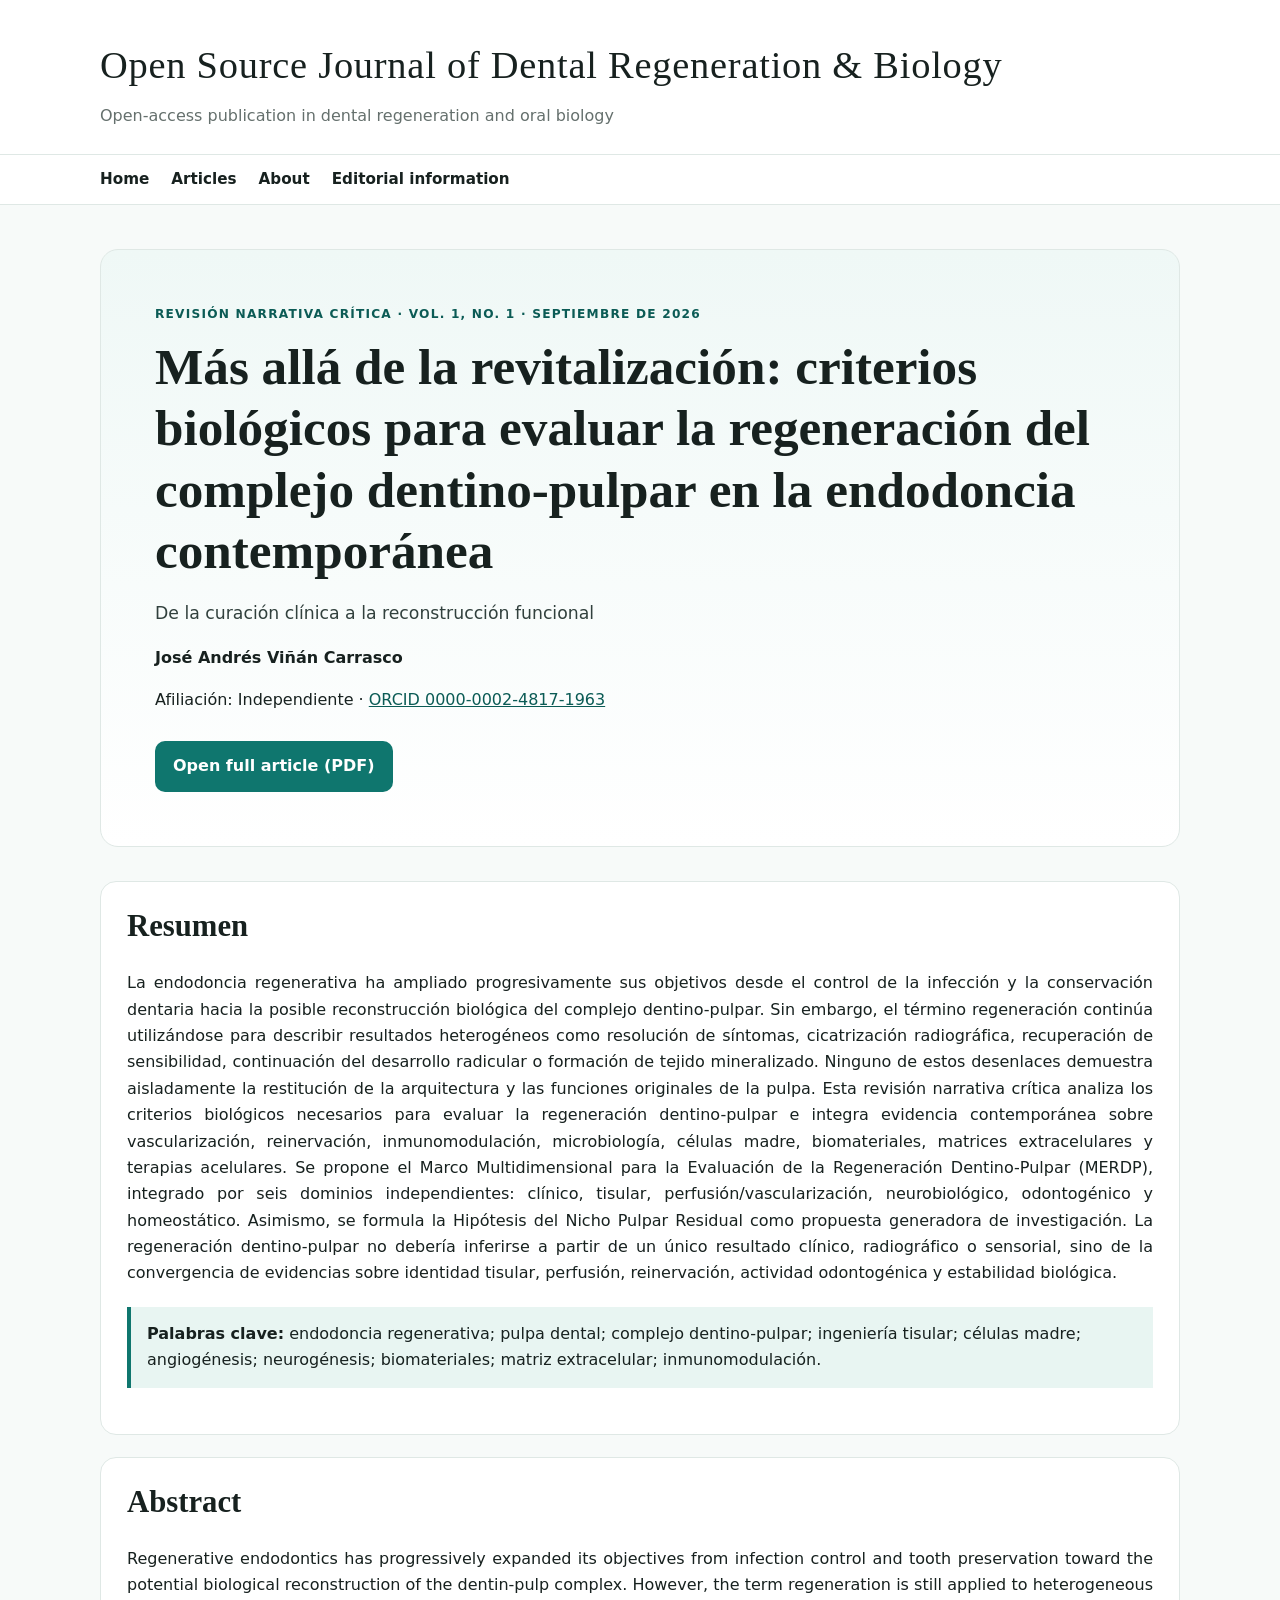
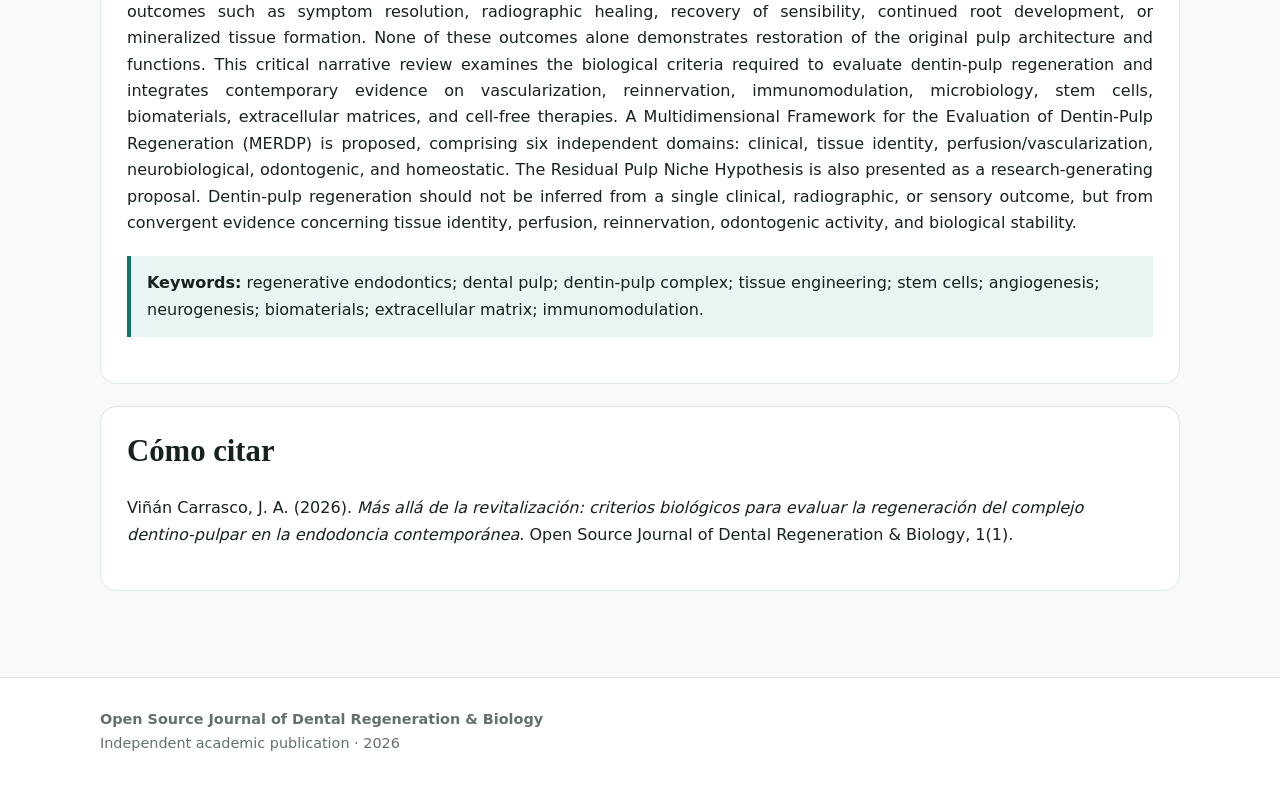
==== articles/2026/001/index.html @ 165d7153 "Initial publication structure for Open Source Journal of Dental Regeneration & Biology" ====
<!doctype html>
<html lang="es">
<head>
  <meta charset="utf-8">
  <meta name="viewport" content="width=device-width, initial-scale=1">
  <title>Más allá de la revitalización: criterios biológicos para evaluar la regeneración del complejo dentino-pulpar en la endodoncia contemporánea | Open Source Journal of Dental Regeneration & Biology</title>
  <meta name="description" content="La endodoncia regenerativa ha ampliado progresivamente sus objetivos desde el control de la infección y la conservación dentaria hacia la posible reconstrucción biológica del complejo dentino-pulpar. Sin embargo, el término regeneración continúa utilizándose para describir result">
  <meta name="robots" content="noindex, follow">
  <meta name="googlebot" content="noindex, follow">
  <link rel="canonical" href="__SITE_URL__/articles/2026/001/">
  <link rel="icon" href="/favicon.svg" type="image/svg+xml">
  <link rel="stylesheet" href="/assets/css/styles.css">
  <meta name="author" content="José Andrés Viñán Carrasco">
  <meta name="citation_title" content="Más allá de la revitalización: criterios biológicos para evaluar la regeneración del complejo dentino-pulpar en la endodoncia contemporánea">
  <meta name="citation_author" content="José Andrés Viñán Carrasco">
  <meta name="citation_publication_date" content="2026/09">
  <meta name="citation_journal_title" content="Open Source Journal of Dental Regeneration & Biology">
  <meta name="citation_volume" content="1">
  <meta name="citation_issue" content="1">
  <meta name="citation_pdf_url" content="__SITE_URL__/articles/2026/001/mas-alla-de-la-revitalizacion.pdf">
  <meta name="citation_language" content="es">
  <link rel="alternate" type="application/pdf" href="__SITE_URL__/articles/2026/001/mas-alla-de-la-revitalizacion.pdf">
  <script type="application/ld+json">
{
  "@context": "https://schema.org",
  "@type": "ScholarlyArticle",
  "headline": "Más allá de la revitalización: criterios biológicos para evaluar la regeneración del complejo dentino-pulpar en la endodoncia contemporánea",
  "alternativeHeadline": "De la curación clínica a la reconstrucción funcional",
  "author": {
    "@type": "Person",
    "name": "José Andrés Viñán Carrasco",
    "sameAs": "https://orcid.org/0000-0002-4817-1963",
    "identifier": "0000-0002-4817-1963"
  },
  "datePublished": "2026-09",
  "inLanguage": "es",
  "isPartOf": {
    "@type": "PublicationIssue",
    "issueNumber": "1",
    "isPartOf": {
      "@type": "PublicationVolume",
      "volumeNumber": "1",
      "isPartOf": {
        "@type": "Periodical",
        "name": "Open Source Journal of Dental Regeneration & Biology"
      }
    }
  },
  "abstract": "La endodoncia regenerativa ha ampliado progresivamente sus objetivos desde el control de la infección y la conservación dentaria hacia la posible reconstrucción biológica del complejo dentino-pulpar. Sin embargo, el término regeneración continúa utilizándose para describir resultados heterogéneos como resolución de síntomas, cicatrización radiográfica, recuperación de sensibilidad, continuación del desarrollo radicular o formación de tejido mineralizado. Ninguno de estos desenlaces demuestra aisladamente la restitución de la arquitectura y las funciones originales de la pulpa. Esta revisión narrativa crítica analiza los criterios biológicos necesarios para evaluar la regeneración dentino-pulpar e integra evidencia contemporánea sobre vascularización, reinervación, inmunomodulación, microbiología, células madre, biomateriales, matrices extracelulares y terapias acelulares. Se propone el Marco Multidimensional para la Evaluación de la Regeneración Dentino-Pulpar (MERDP), integrado por seis dominios independientes: clínico, tisular, perfusión/vascularización, neurobiológico, odontogénico y homeostático. Asimismo, se formula la Hipótesis del Nicho Pulpar Residual como propuesta generadora de investigación. La regeneración dentino-pulpar no debería inferirse a partir de un único resultado clínico, radiográfico o sensorial, sino de la convergencia de evidencias sobre identidad tisular, perfusión, reinervación, actividad odontogénica y estabilidad biológica.",
  "keywords": "endodoncia regenerativa; pulpa dental; complejo dentino-pulpar; ingeniería tisular; células madre; angiogénesis; neurogénesis; biomateriales; matriz extracelular; inmunomodulación",
  "url": "__SITE_URL__/articles/2026/001/",
  "encoding": {
    "@type": "MediaObject",
    "contentUrl": "__SITE_URL__/articles/2026/001/mas-alla-de-la-revitalizacion.pdf",
    "encodingFormat": "application/pdf"
  }
}
  </script>
</head>
<body>

<a class="skip-link" href="#main">Skip to content</a>
<header class="site-header">
  <div class="wrap masthead">
    <p class="journal-name">Open Source Journal of Dental Regeneration & Biology</p>
    <p class="tagline">Open-access publication in dental regeneration and oral biology</p>
  </div>
  <nav aria-label="Primary navigation">
    <div class="wrap">
      <a href="/">Home</a>
      <a href="/articles.html">Articles</a>
      <a href="/about.html">About</a>
      <a href="/editorial.html">Editorial information</a>
    </div>
  </nav>
</header>

<main id="main">
  <div class="wrap">
    <article>
      <section class="hero">
        <p class="kicker">Revisión narrativa crítica · Vol. 1, No. 1 · Septiembre de 2026</p>
        <h1>Más allá de la revitalización: criterios biológicos para evaluar la regeneración del complejo dentino-pulpar en la endodoncia contemporánea</h1>
        <p class="lead">De la curación clínica a la reconstrucción funcional</p>
        <p class="author">José Andrés Viñán Carrasco</p>
        <p>Afiliación: Independiente · <a href="https://orcid.org/0000-0002-4817-1963" rel="author">ORCID 0000-0002-4817-1963</a></p>
        <a class="button" href="./mas-alla-de-la-revitalizacion.pdf" type="application/pdf">Open full article (PDF)</a>
      </section>
      <section class="card"><h2>Resumen</h2><p class="abstract">La endodoncia regenerativa ha ampliado progresivamente sus objetivos desde el control de la infección y la conservación dentaria hacia la posible reconstrucción biológica del complejo dentino-pulpar. Sin embargo, el término regeneración continúa utilizándose para describir resultados heterogéneos como resolución de síntomas, cicatrización radiográfica, recuperación de sensibilidad, continuación del desarrollo radicular o formación de tejido mineralizado. Ninguno de estos desenlaces demuestra aisladamente la restitución de la arquitectura y las funciones originales de la pulpa. Esta revisión narrativa crítica analiza los criterios biológicos necesarios para evaluar la regeneración dentino-pulpar e integra evidencia contemporánea sobre vascularización, reinervación, inmunomodulación, microbiología, células madre, biomateriales, matrices extracelulares y terapias acelulares. Se propone el Marco Multidimensional para la Evaluación de la Regeneración Dentino-Pulpar (MERDP), integrado por seis dominios independientes: clínico, tisular, perfusión/vascularización, neurobiológico, odontogénico y homeostático. Asimismo, se formula la Hipótesis del Nicho Pulpar Residual como propuesta generadora de investigación. La regeneración dentino-pulpar no debería inferirse a partir de un único resultado clínico, radiográfico o sensorial, sino de la convergencia de evidencias sobre identidad tisular, perfusión, reinervación, actividad odontogénica y estabilidad biológica.</p><div class="keywords"><strong>Palabras clave:</strong> endodoncia regenerativa; pulpa dental; complejo dentino-pulpar; ingeniería tisular; células madre; angiogénesis; neurogénesis; biomateriales; matriz extracelular; inmunomodulación.</div></section>
      <section class="card"><h2>Abstract</h2><p class="abstract">Regenerative endodontics has progressively expanded its objectives from infection control and tooth preservation toward the potential biological reconstruction of the dentin-pulp complex. However, the term regeneration is still applied to heterogeneous outcomes such as symptom resolution, radiographic healing, recovery of sensibility, continued root development, or mineralized tissue formation. None of these outcomes alone demonstrates restoration of the original pulp architecture and functions. This critical narrative review examines the biological criteria required to evaluate dentin-pulp regeneration and integrates contemporary evidence on vascularization, reinnervation, immunomodulation, microbiology, stem cells, biomaterials, extracellular matrices, and cell-free therapies. A Multidimensional Framework for the Evaluation of Dentin-Pulp Regeneration (MERDP) is proposed, comprising six independent domains: clinical, tissue identity, perfusion/vascularization, neurobiological, odontogenic, and homeostatic. The Residual Pulp Niche Hypothesis is also presented as a research-generating proposal. Dentin-pulp regeneration should not be inferred from a single clinical, radiographic, or sensory outcome, but from convergent evidence concerning tissue identity, perfusion, reinnervation, odontogenic activity, and biological stability.</p><div class="keywords"><strong>Keywords:</strong> regenerative endodontics; dental pulp; dentin-pulp complex; tissue engineering; stem cells; angiogenesis; neurogenesis; biomaterials; extracellular matrix; immunomodulation.</div></section>
      <section class="card"><h2>Cómo citar</h2><p>Viñán Carrasco, J. A. (2026). <em>Más allá de la revitalización: criterios biológicos para evaluar la regeneración del complejo dentino-pulpar en la endodoncia contemporánea</em>. Open Source Journal of Dental Regeneration & Biology, 1(1).</p></section>
    </article>
  </div>
</main>

<footer>
  <div class="wrap">
    <strong>Open Source Journal of Dental Regeneration & Biology</strong><br>
    Independent academic publication · 2026
  </div>
</footer>

</body>
</html>
---- assets/css/styles.css ----
:root {
  --bg: #f7faf9;
  --paper: #ffffff;
  --ink: #17211f;
  --muted: #65706d;
  --line: #dfe8e5;
  --accent: #0f766e;
  --accent-dark: #0b5b55;
  --soft: #e8f5f2;
  --max: 1080px;
}
* { box-sizing: border-box; }
html { scroll-behavior: smooth; }
body {
  margin: 0;
  font-family: Inter, ui-sans-serif, system-ui, -apple-system, BlinkMacSystemFont, "Segoe UI", sans-serif;
  background: var(--bg);
  color: var(--ink);
  line-height: 1.65;
}
a { color: var(--accent-dark); }
.site-header {
  background: var(--paper);
  border-bottom: 1px solid var(--line);
}
.wrap { width: min(var(--max), calc(100% - 40px)); margin: 0 auto; }
.masthead { padding: 34px 0 24px; }
.journal-name {
  margin: 0;
  font-family: Georgia, "Times New Roman", serif;
  font-size: clamp(1.65rem, 3vw, 2.5rem);
  letter-spacing: .02em;
}
.tagline { margin: 6px 0 0; color: var(--muted); }
nav {
  border-top: 1px solid var(--line);
}
nav .wrap {
  display: flex;
  flex-wrap: wrap;
  gap: 22px;
  padding: 12px 0;
}
nav a { text-decoration: none; font-weight: 600; font-size: .95rem; color: var(--ink); }
main { padding: 44px 0 64px; }
.hero {
  background: linear-gradient(180deg, #eff8f6 0%, #ffffff 100%);
  border: 1px solid var(--line);
  border-radius: 18px;
  padding: clamp(28px, 5vw, 54px);
  margin-bottom: 34px;
}
.kicker {
  margin: 0 0 12px;
  color: var(--accent-dark);
  text-transform: uppercase;
  letter-spacing: .1em;
  font-size: .76rem;
  font-weight: 800;
}
h1, h2, h3 { font-family: Georgia, "Times New Roman", serif; line-height: 1.2; }
h1 { font-size: clamp(2rem, 4vw, 3.35rem); margin: 0 0 16px; }
h2 { font-size: clamp(1.45rem, 2.4vw, 2rem); margin-top: 0; }
.lead { font-size: 1.08rem; color: #31403d; max-width: 790px; }
.button {
  display: inline-block;
  background: var(--accent);
  color: white;
  text-decoration: none;
  font-weight: 700;
  padding: 12px 18px;
  border-radius: 10px;
  margin-top: 12px;
}
.button:hover { background: var(--accent-dark); }
.button.secondary {
  background: transparent;
  color: var(--accent-dark);
  border: 1px solid var(--accent);
  margin-left: 8px;
}
.card {
  background: var(--paper);
  border: 1px solid var(--line);
  border-radius: 16px;
  padding: 26px;
  margin-bottom: 22px;
}
.meta {
  display: flex;
  flex-wrap: wrap;
  gap: 10px 20px;
  color: var(--muted);
  font-size: .94rem;
}
.article-title { margin: 8px 0 12px; }
.article-title a { color: var(--ink); text-decoration: none; }
.article-title a:hover { color: var(--accent-dark); }
.author { font-weight: 700; }
.abstract { text-align: justify; }
.keywords {
  background: var(--soft);
  border-left: 4px solid var(--accent);
  padding: 14px 16px;
  margin: 20px 0;
}
.notice {
  font-size: .92rem;
  color: var(--muted);
  border-top: 1px solid var(--line);
  margin-top: 28px;
  padding-top: 18px;
}
footer {
  border-top: 1px solid var(--line);
  background: var(--paper);
  color: var(--muted);
  padding: 30px 0;
  font-size: .9rem;
}
dl.meta-list {
  display: grid;
  grid-template-columns: 180px 1fr;
  gap: 10px 18px;
}
dt { font-weight: 700; }
dd { margin: 0; }
@media (max-width: 650px) {
  .wrap { width: min(100% - 24px, var(--max)); }
  dl.meta-list { grid-template-columns: 1fr; gap: 2px; }
  dd { margin-bottom: 12px; }
  .button.secondary { margin-left: 0; display: inline-block; }
}

a:focus-visible, .button:focus-visible {
  outline: 3px solid #99d5cd;
  outline-offset: 3px;
}
.skip-link {
  position: absolute;
  left: -9999px;
  top: 0;
}
.skip-link:focus {
  left: 12px;
  top: 12px;
  z-index: 999;
  background: #fff;
  padding: 10px 14px;
  border: 2px solid var(--accent);
}
@media print {
  nav, .button, footer { display: none !important; }
  body { background: #fff; }
  .card, .hero { border: 0; box-shadow: none; padding-left: 0; padding-right: 0; }
}
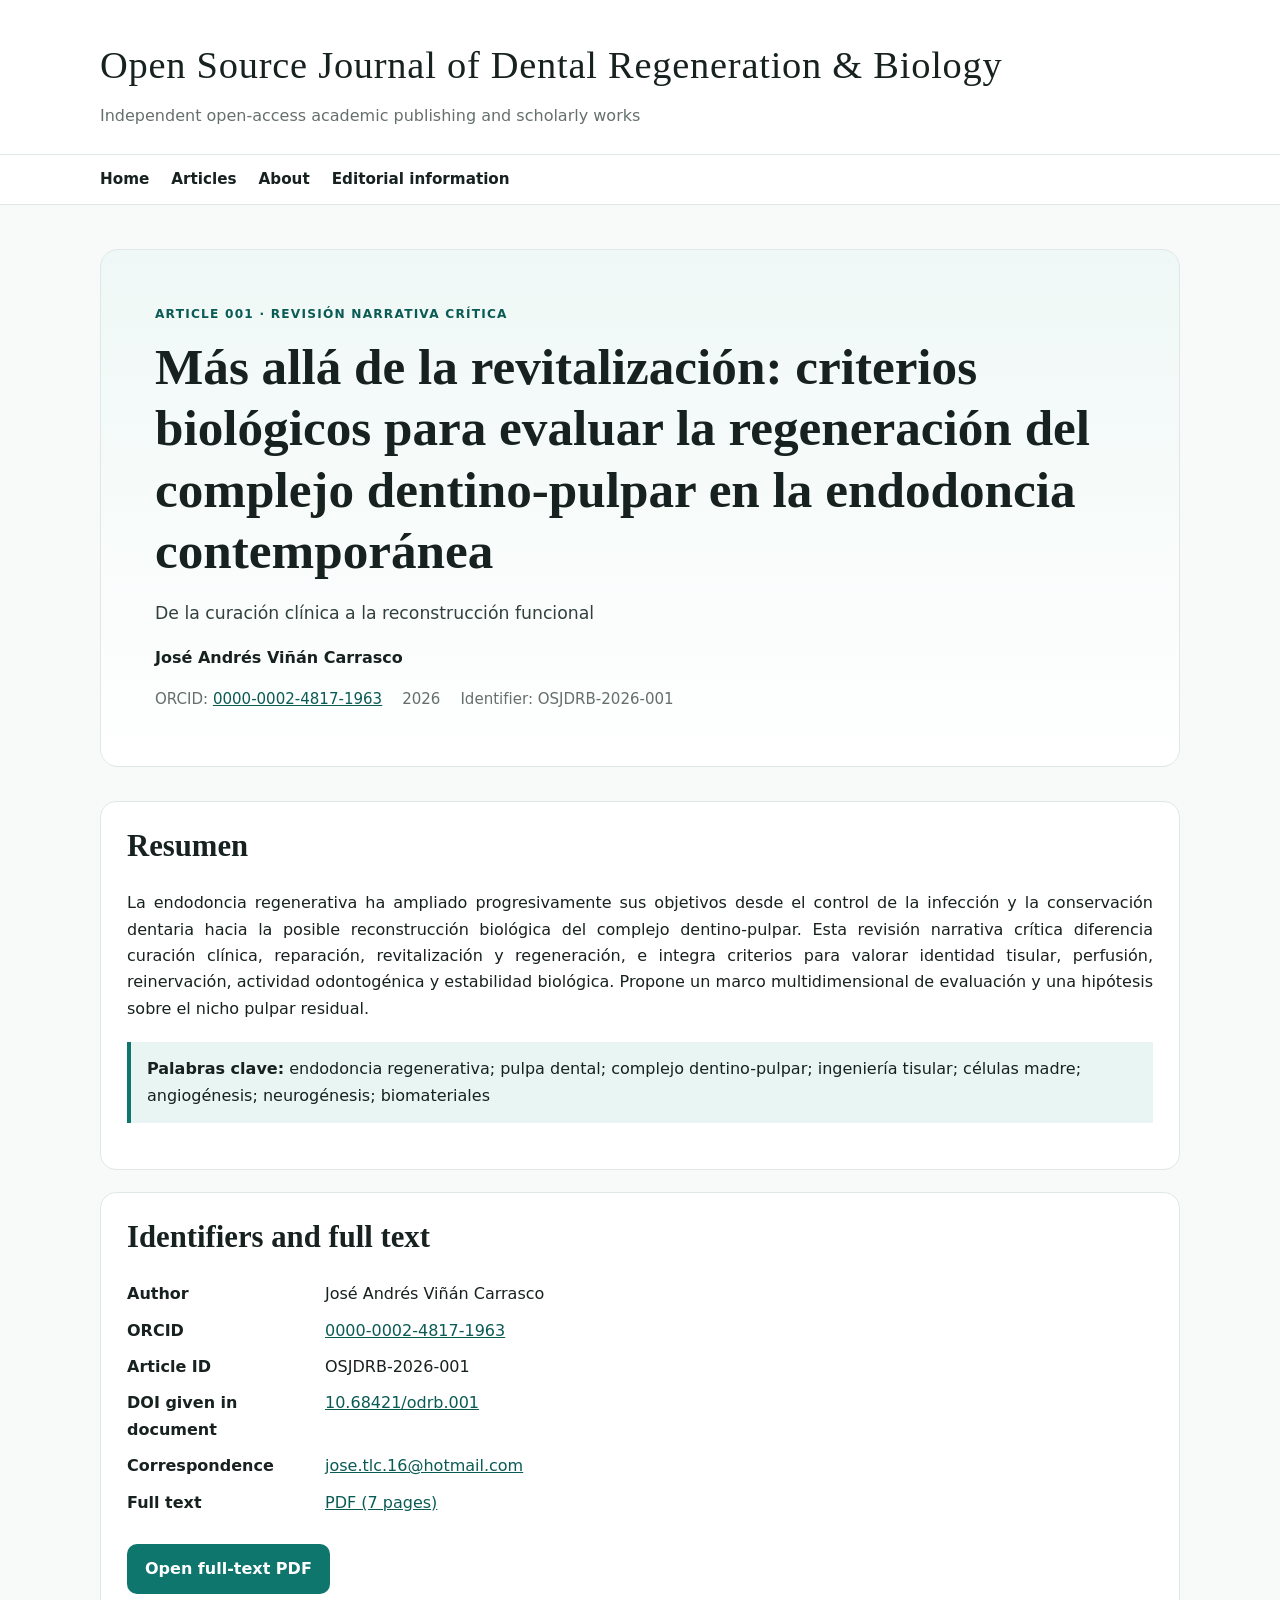
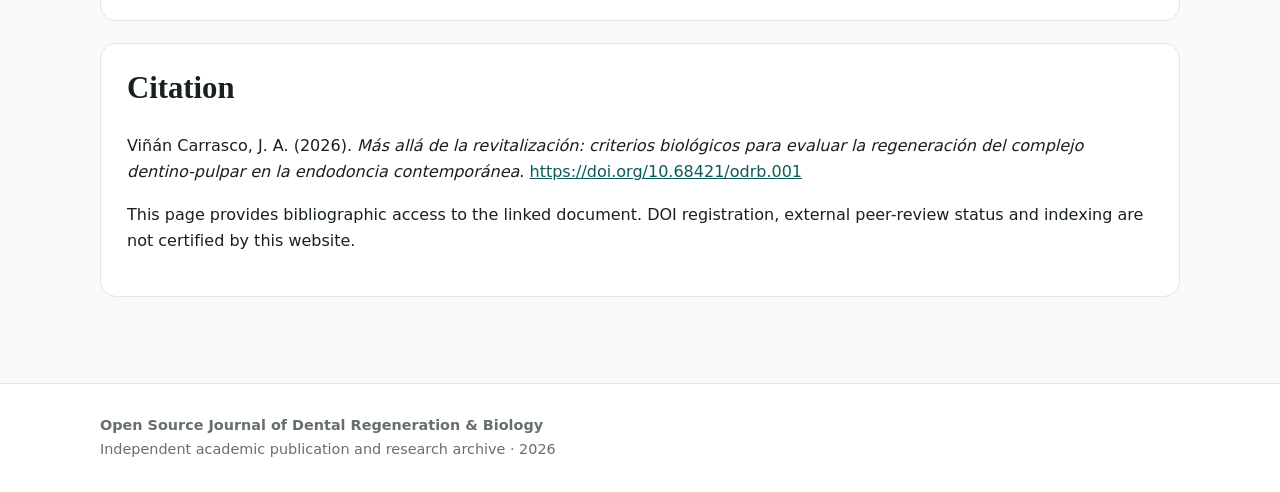
==== commit bdaa4435: "Add four scientific articles with DOI metadata and SEO configuration" ====
--- a/articles/2026/001/index.html
+++ b/articles/2026/001/index.html
@@ -1,104 +1,43 @@
-<!doctype html>
-<html lang="es">
-<head>
-  <meta charset="utf-8">
-  <meta name="viewport" content="width=device-width, initial-scale=1">
-  <title>Más allá de la revitalización: criterios biológicos para evaluar la regeneración del complejo dentino-pulpar en la endodoncia contemporánea | Open Source Journal of Dental Regeneration & Biology</title>
-  <meta name="description" content="La endodoncia regenerativa ha ampliado progresivamente sus objetivos desde el control de la infección y la conservación dentaria hacia la posible reconstrucción biológica del complejo dentino-pulpar. Sin embargo, el término regeneración continúa utilizándose para describir result">
-  <meta name="robots" content="noindex, follow">
-  <meta name="googlebot" content="noindex, follow">
-  <link rel="canonical" href="__SITE_URL__/articles/2026/001/">
-  <link rel="icon" href="/favicon.svg" type="image/svg+xml">
-  <link rel="stylesheet" href="/assets/css/styles.css">
-  <meta name="author" content="José Andrés Viñán Carrasco">
-  <meta name="citation_title" content="Más allá de la revitalización: criterios biológicos para evaluar la regeneración del complejo dentino-pulpar en la endodoncia contemporánea">
-  <meta name="citation_author" content="José Andrés Viñán Carrasco">
-  <meta name="citation_publication_date" content="2026/09">
-  <meta name="citation_journal_title" content="Open Source Journal of Dental Regeneration & Biology">
-  <meta name="citation_volume" content="1">
-  <meta name="citation_issue" content="1">
-  <meta name="citation_pdf_url" content="__SITE_URL__/articles/2026/001/mas-alla-de-la-revitalizacion.pdf">
-  <meta name="citation_language" content="es">
-  <link rel="alternate" type="application/pdf" href="__SITE_URL__/articles/2026/001/mas-alla-de-la-revitalizacion.pdf">
-  <script type="application/ld+json">
-{
-  "@context": "https://schema.org",
-  "@type": "ScholarlyArticle",
-  "headline": "Más allá de la revitalización: criterios biológicos para evaluar la regeneración del complejo dentino-pulpar en la endodoncia contemporánea",
-  "alternativeHeadline": "De la curación clínica a la reconstrucción funcional",
-  "author": {
-    "@type": "Person",
-    "name": "José Andrés Viñán Carrasco",
-    "sameAs": "https://orcid.org/0000-0002-4817-1963",
-    "identifier": "0000-0002-4817-1963"
-  },
-  "datePublished": "2026-09",
-  "inLanguage": "es",
-  "isPartOf": {
-    "@type": "PublicationIssue",
-    "issueNumber": "1",
-    "isPartOf": {
-      "@type": "PublicationVolume",
-      "volumeNumber": "1",
-      "isPartOf": {
-        "@type": "Periodical",
-        "name": "Open Source Journal of Dental Regeneration & Biology"
-      }
-    }
-  },
-  "abstract": "La endodoncia regenerativa ha ampliado progresivamente sus objetivos desde el control de la infección y la conservación dentaria hacia la posible reconstrucción biológica del complejo dentino-pulpar. Sin embargo, el término regeneración continúa utilizándose para describir resultados heterogéneos como resolución de síntomas, cicatrización radiográfica, recuperación de sensibilidad, continuación del desarrollo radicular o formación de tejido mineralizado. Ninguno de estos desenlaces demuestra aisladamente la restitución de la arquitectura y las funciones originales de la pulpa. Esta revisión narrativa crítica analiza los criterios biológicos necesarios para evaluar la regeneración dentino-pulpar e integra evidencia contemporánea sobre vascularización, reinervación, inmunomodulación, microbiología, células madre, biomateriales, matrices extracelulares y terapias acelulares. Se propone el Marco Multidimensional para la Evaluación de la Regeneración Dentino-Pulpar (MERDP), integrado por seis dominios independientes: clínico, tisular, perfusión/vascularización, neurobiológico, odontogénico y homeostático. Asimismo, se formula la Hipótesis del Nicho Pulpar Residual como propuesta generadora de investigación. La regeneración dentino-pulpar no debería inferirse a partir de un único resultado clínico, radiográfico o sensorial, sino de la convergencia de evidencias sobre identidad tisular, perfusión, reinervación, actividad odontogénica y estabilidad biológica.",
-  "keywords": "endodoncia regenerativa; pulpa dental; complejo dentino-pulpar; ingeniería tisular; células madre; angiogénesis; neurogénesis; biomateriales; matriz extracelular; inmunomodulación",
-  "url": "__SITE_URL__/articles/2026/001/",
-  "encoding": {
-    "@type": "MediaObject",
-    "contentUrl": "__SITE_URL__/articles/2026/001/mas-alla-de-la-revitalizacion.pdf",
-    "encodingFormat": "application/pdf"
-  }
-}
-  </script>
-</head>
-<body>
-
-<a class="skip-link" href="#main">Skip to content</a>
-<header class="site-header">
-  <div class="wrap masthead">
-    <p class="journal-name">Open Source Journal of Dental Regeneration & Biology</p>
-    <p class="tagline">Open-access publication in dental regeneration and oral biology</p>
-  </div>
-  <nav aria-label="Primary navigation">
-    <div class="wrap">
-      <a href="/">Home</a>
-      <a href="/articles.html">Articles</a>
-      <a href="/about.html">About</a>
-      <a href="/editorial.html">Editorial information</a>
-    </div>
-  </nav>
-</header>
-
-<main id="main">
-  <div class="wrap">
-    <article>
-      <section class="hero">
-        <p class="kicker">Revisión narrativa crítica · Vol. 1, No. 1 · Septiembre de 2026</p>
-        <h1>Más allá de la revitalización: criterios biológicos para evaluar la regeneración del complejo dentino-pulpar en la endodoncia contemporánea</h1>
-        <p class="lead">De la curación clínica a la reconstrucción funcional</p>
-        <p class="author">José Andrés Viñán Carrasco</p>
-        <p>Afiliación: Independiente · <a href="https://orcid.org/0000-0002-4817-1963" rel="author">ORCID 0000-0002-4817-1963</a></p>
-        <a class="button" href="./mas-alla-de-la-revitalizacion.pdf" type="application/pdf">Open full article (PDF)</a>
-      </section>
-      <section class="card"><h2>Resumen</h2><p class="abstract">La endodoncia regenerativa ha ampliado progresivamente sus objetivos desde el control de la infección y la conservación dentaria hacia la posible reconstrucción biológica del complejo dentino-pulpar. Sin embargo, el término regeneración continúa utilizándose para describir resultados heterogéneos como resolución de síntomas, cicatrización radiográfica, recuperación de sensibilidad, continuación del desarrollo radicular o formación de tejido mineralizado. Ninguno de estos desenlaces demuestra aisladamente la restitución de la arquitectura y las funciones originales de la pulpa. Esta revisión narrativa crítica analiza los criterios biológicos necesarios para evaluar la regeneración dentino-pulpar e integra evidencia contemporánea sobre vascularización, reinervación, inmunomodulación, microbiología, células madre, biomateriales, matrices extracelulares y terapias acelulares. Se propone el Marco Multidimensional para la Evaluación de la Regeneración Dentino-Pulpar (MERDP), integrado por seis dominios independientes: clínico, tisular, perfusión/vascularización, neurobiológico, odontogénico y homeostático. Asimismo, se formula la Hipótesis del Nicho Pulpar Residual como propuesta generadora de investigación. La regeneración dentino-pulpar no debería inferirse a partir de un único resultado clínico, radiográfico o sensorial, sino de la convergencia de evidencias sobre identidad tisular, perfusión, reinervación, actividad odontogénica y estabilidad biológica.</p><div class="keywords"><strong>Palabras clave:</strong> endodoncia regenerativa; pulpa dental; complejo dentino-pulpar; ingeniería tisular; células madre; angiogénesis; neurogénesis; biomateriales; matriz extracelular; inmunomodulación.</div></section>
-      <section class="card"><h2>Abstract</h2><p class="abstract">Regenerative endodontics has progressively expanded its objectives from infection control and tooth preservation toward the potential biological reconstruction of the dentin-pulp complex. However, the term regeneration is still applied to heterogeneous outcomes such as symptom resolution, radiographic healing, recovery of sensibility, continued root development, or mineralized tissue formation. None of these outcomes alone demonstrates restoration of the original pulp architecture and functions. This critical narrative review examines the biological criteria required to evaluate dentin-pulp regeneration and integrates contemporary evidence on vascularization, reinnervation, immunomodulation, microbiology, stem cells, biomaterials, extracellular matrices, and cell-free therapies. A Multidimensional Framework for the Evaluation of Dentin-Pulp Regeneration (MERDP) is proposed, comprising six independent domains: clinical, tissue identity, perfusion/vascularization, neurobiological, odontogenic, and homeostatic. The Residual Pulp Niche Hypothesis is also presented as a research-generating proposal. Dentin-pulp regeneration should not be inferred from a single clinical, radiographic, or sensory outcome, but from convergent evidence concerning tissue identity, perfusion, reinnervation, odontogenic activity, and biological stability.</p><div class="keywords"><strong>Keywords:</strong> regenerative endodontics; dental pulp; dentin-pulp complex; tissue engineering; stem cells; angiogenesis; neurogenesis; biomaterials; extracellular matrix; immunomodulation.</div></section>
-      <section class="card"><h2>Cómo citar</h2><p>Viñán Carrasco, J. A. (2026). <em>Más allá de la revitalización: criterios biológicos para evaluar la regeneración del complejo dentino-pulpar en la endodoncia contemporánea</em>. Open Source Journal of Dental Regeneration & Biology, 1(1).</p></section>
-    </article>
-  </div>
-</main>
-
-<footer>
-  <div class="wrap">
-    <strong>Open Source Journal of Dental Regeneration & Biology</strong><br>
-    Independent academic publication · 2026
-  </div>
-</footer>
-
-</body>
-</html>
+<!doctype html><html lang="es"><head><meta charset="utf-8"><meta name="viewport" content="width=device-width, initial-scale=1">
+<title>Más allá de la revitalización: criterios biológicos para evaluar la regeneración del complejo dentino-pulpar en la endodoncia contemporánea | Open Source Journal of Dental Regeneration &amp; Biology</title><meta name="description" content="La endodoncia regenerativa ha ampliado progresivamente sus objetivos desde el control de la infección y la conservación dentaria hacia la posible reconstrucción biológica del complejo dentino-pulpar. Esta revisión narrativa crítica diferencia curación clínica,">
+<meta name="robots" content="index, follow"><meta name="googlebot" content="index, follow">
+<link rel="canonical" href="https://open-source-journal-of-dental-regeneration-biology.carpulenet.com/"><link rel="icon" href="/favicon.svg" type="image/svg+xml"><link rel="stylesheet" href="/assets/css/styles.css">
+<meta name="author" content="José Andrés Viñán Carrasco">
+<meta name="citation_title" content="Más allá de la revitalización: criterios biológicos para evaluar la regeneración del complejo dentino-pulpar en la endodoncia contemporánea">
+<meta name="citation_author" content="José Andrés Viñán Carrasco">
+<meta name="citation_author_orcid" content="https://orcid.org/0000-0002-4817-1963">
+<meta name="citation_publication_date" content="2026/09">
+<meta name="citation_date" content="2026/09">
+<meta name="citation_doi" content="10.68421/odrb.001">
+<meta name="citation_pdf_url" content="https://open-source-journal-of-dental-regeneration-biology.carpulenet.com/article.pdf">
+<meta name="citation_language" content="es">
+<meta name="citation_abstract_html_url" content="https://open-source-journal-of-dental-regeneration-biology.carpulenet.com/">
+<meta name="DC.title" content="Más allá de la revitalización: criterios biológicos para evaluar la regeneración del complejo dentino-pulpar en la endodoncia contemporánea">
+<meta name="DC.creator" content="José Andrés Viñán Carrasco">
+<meta name="DC.identifier" content="https://doi.org/10.68421/odrb.001">
+<meta name="DC.language" content="es">
+<meta property="og:type" content="article"><meta property="og:title" content="Más allá de la revitalización: criterios biológicos para evaluar la regeneración del complejo dentino-pulpar en la endodoncia contemporánea">
+<meta property="og:url" content="https://open-source-journal-of-dental-regeneration-biology.carpulenet.com/"><meta property="og:description" content="La endodoncia regenerativa ha ampliado progresivamente sus objetivos desde el control de la infección y la conservación dentaria hacia la posible reconstrucción biológica del complejo dentino-pulpar. Esta revisión narrativa crítica diferencia curación clínica, reparación, revitalización y regeneración, e integra criterios para valorar identidad tisular, perfusión, reinervación, actividad odontogénica y estabilidad biológica. Propone un marco multidimensional de evaluación y una hipótesis sobre el nicho pulpar residual.">
+<link rel="alternate" type="application/pdf" href="https://open-source-journal-of-dental-regeneration-biology.carpulenet.com/article.pdf">
+<meta name="citation_journal_title" content="Open Source Journal of Dental Regeneration &amp; Biology">
+<meta name="citation_volume" content="1">
+<meta name="citation_issue" content="1">
+<script type="application/ld+json">{"@context": "https://schema.org", "@type": "ScholarlyArticle", "@id": "https://open-source-journal-of-dental-regeneration-biology.carpulenet.com/#article", "headline": "Más allá de la revitalización: criterios biológicos para evaluar la regeneración del complejo dentino-pulpar en la endodoncia contemporánea", "description": "La endodoncia regenerativa ha ampliado progresivamente sus objetivos desde el control de la infección y la conservación dentaria hacia la posible reconstrucción biológica del complejo dentino-pulpar. Esta revisión narrativa crítica diferencia curación clínica, reparación, revitalización y regeneración, e integra criterios para valorar identidad tisular, perfusión, reinervación, actividad odontogénica y estabilidad biológica. Propone un marco multidimensional de evaluación y una hipótesis sobre el nicho pulpar residual.", "inLanguage": "es", "identifier": [{"@type": "PropertyValue", "propertyID": "DOI", "value": "10.68421/odrb.001"}, {"@type": "PropertyValue", "propertyID": "CarpuleNet article ID", "value": "OSJDRB-2026-001"}], "author": {"@type": "Person", "name": "José Andrés Viñán Carrasco", "sameAs": "https://orcid.org/0000-0002-4817-1963"}, "datePublished": "2026-09", "mainEntityOfPage": {"@type": "WebPage", "@id": "https://open-source-journal-of-dental-regeneration-biology.carpulenet.com/"}, "url": "https://open-source-journal-of-dental-regeneration-biology.carpulenet.com/", "sameAs": "https://doi.org/10.68421/odrb.001", "encoding": {"@type": "MediaObject", "contentUrl": "https://open-source-journal-of-dental-regeneration-biology.carpulenet.com/article.pdf", "encodingFormat": "application/pdf"}, "keywords": ["endodoncia regenerativa", "pulpa dental", "complejo dentino-pulpar", "ingeniería tisular", "células madre", "angiogénesis", "neurogénesis", "biomateriales"], "isPartOf": {"@type": "Periodical", "name": "Open Source Journal of Dental Regeneration & Biology"}}</script>
+</head><body><a class="skip-link" href="#main">Skip to content</a>
+<header class="site-header"><div class="wrap masthead"><p class="journal-name">Open Source Journal of Dental Regeneration & Biology</p>
+<p class="tagline">Independent open-access academic publishing and scholarly works</p></div>
+<nav aria-label="Primary navigation"><div class="wrap"><a href="https://open-source-journal-dental-regenera.vercel.app/">Home</a><a href="https://open-source-journal-dental-regenera.vercel.app/articles.html">Articles</a><a href="https://open-source-journal-dental-regenera.vercel.app/about.html">About</a><a href="https://open-source-journal-dental-regenera.vercel.app/editorial.html">Editorial information</a></div></nav></header><main id="main"><div class="wrap"><article>
+<section class="hero"><p class="kicker">Article 001 · Revisión narrativa crítica</p>
+<h1>Más allá de la revitalización: criterios biológicos para evaluar la regeneración del complejo dentino-pulpar en la endodoncia contemporánea</h1><p class="lead">De la curación clínica a la reconstrucción funcional</p><p class="author">José Andrés Viñán Carrasco</p>
+<div class="meta"><span>ORCID: <a href="https://orcid.org/0000-0002-4817-1963">0000-0002-4817-1963</a></span><span>2026</span><span>Identifier: OSJDRB-2026-001</span></div></section>
+<section class="card"><h2>Resumen</h2><p class="abstract">La endodoncia regenerativa ha ampliado progresivamente sus objetivos desde el control de la infección y la conservación dentaria hacia la posible reconstrucción biológica del complejo dentino-pulpar. Esta revisión narrativa crítica diferencia curación clínica, reparación, revitalización y regeneración, e integra criterios para valorar identidad tisular, perfusión, reinervación, actividad odontogénica y estabilidad biológica. Propone un marco multidimensional de evaluación y una hipótesis sobre el nicho pulpar residual.</p>
+<div class="keywords"><strong>Palabras clave:</strong> endodoncia regenerativa; pulpa dental; complejo dentino-pulpar; ingeniería tisular; células madre; angiogénesis; neurogénesis; biomateriales</div></section>
+<section class="card"><h2>Identifiers and full text</h2><dl class="meta-list">
+<dt>Author</dt><dd>José Andrés Viñán Carrasco</dd><dt>ORCID</dt><dd><a href="https://orcid.org/0000-0002-4817-1963">0000-0002-4817-1963</a></dd>
+<dt>Article ID</dt><dd>OSJDRB-2026-001</dd><dt>DOI given in document</dt><dd><a href="https://doi.org/10.68421/odrb.001">10.68421/odrb.001</a></dd>
+<dt>Correspondence</dt><dd><a href="mailto:jose.tlc.16@hotmail.com">jose.tlc.16@hotmail.com</a></dd><dt>Full text</dt><dd><a href="https://open-source-journal-of-dental-regeneration-biology.carpulenet.com/article.pdf" type="application/pdf">PDF (7 pages)</a></dd>
+</dl><a class="button" href="https://open-source-journal-of-dental-regeneration-biology.carpulenet.com/article.pdf" type="application/pdf">Open full-text PDF</a>
+</section>
+<section class="card"><h2>Citation</h2><p>Viñán Carrasco, J. A. (2026). <em>Más allá de la revitalización: criterios biológicos para evaluar la regeneración del complejo dentino-pulpar en la endodoncia contemporánea</em>. <a href="https://doi.org/10.68421/odrb.001">https://doi.org/10.68421/odrb.001</a></p>
+<p>This page provides bibliographic access to the linked document. DOI registration, external peer-review status and indexing are not certified by this website.</p></section>
+</article></div></main><footer><div class="wrap"><strong>Open Source Journal of Dental Regeneration & Biology</strong><br>Independent academic publication and research archive · 2026</div></footer></body></html>
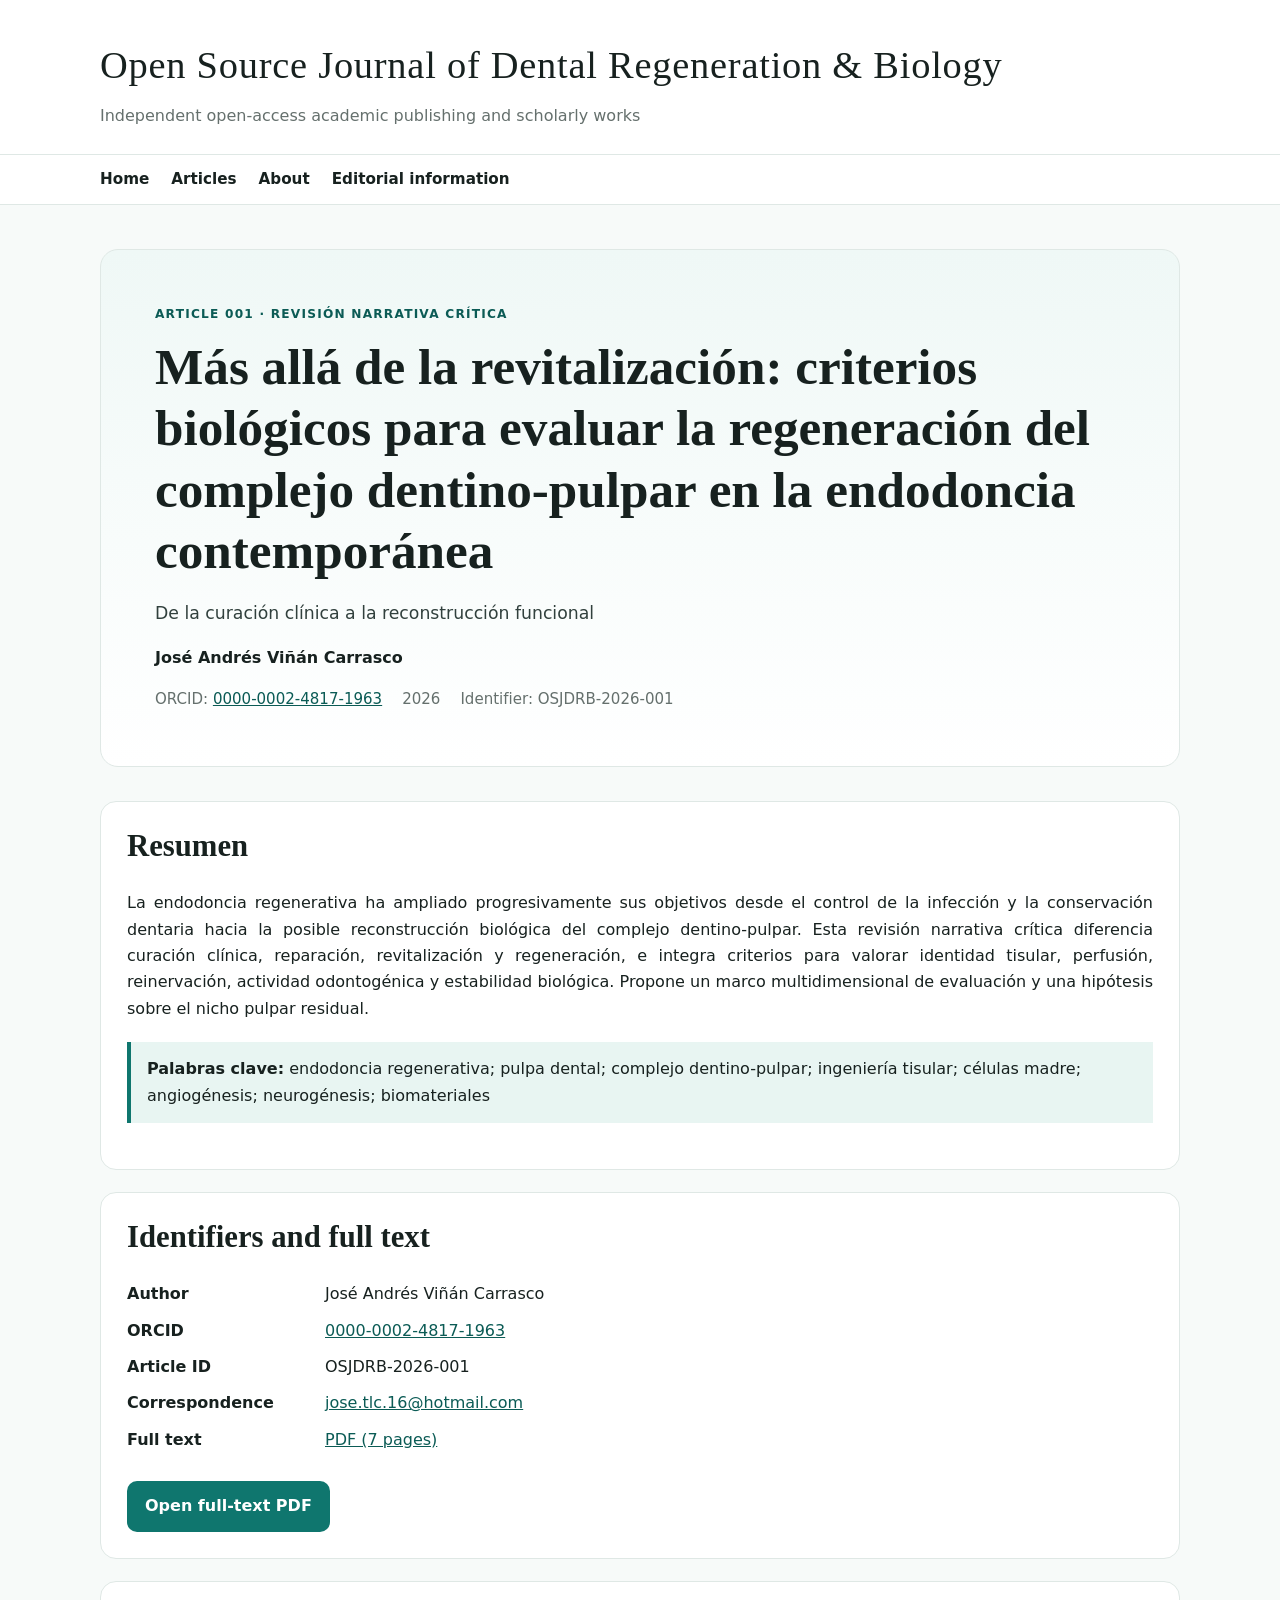
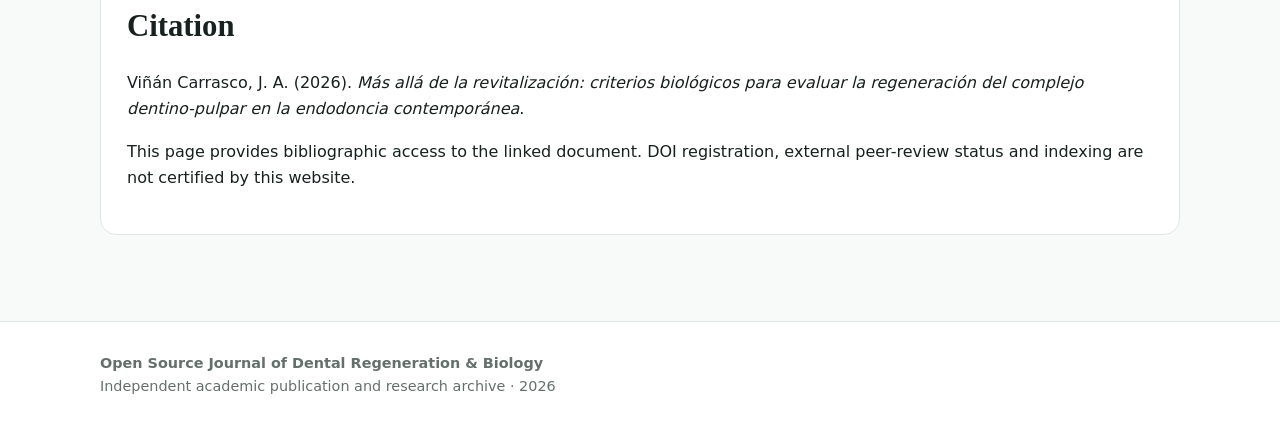
==== commit 921f213e: "Fix CarpuleNet PDF canonical links and individual sitemaps" ====
--- a/articles/2026/001/index.html
+++ b/articles/2026/001/index.html
@@ -1,6 +1,6 @@
 <!doctype html><html lang="es"><head><meta charset="utf-8"><meta name="viewport" content="width=device-width, initial-scale=1">
 <title>Más allá de la revitalización: criterios biológicos para evaluar la regeneración del complejo dentino-pulpar en la endodoncia contemporánea | Open Source Journal of Dental Regeneration &amp; Biology</title><meta name="description" content="La endodoncia regenerativa ha ampliado progresivamente sus objetivos desde el control de la infección y la conservación dentaria hacia la posible reconstrucción biológica del complejo dentino-pulpar. Esta revisión narrativa crítica diferencia curación clínica,">
-<meta name="robots" content="index, follow"><meta name="googlebot" content="index, follow">
+<meta name="robots" content="noindex, follow"><meta name="googlebot" content="noindex, follow">
 <link rel="canonical" href="https://open-source-journal-of-dental-regeneration-biology.carpulenet.com/"><link rel="icon" href="/favicon.svg" type="image/svg+xml"><link rel="stylesheet" href="/assets/css/styles.css">
 <meta name="author" content="José Andrés Viñán Carrasco">
 <meta name="citation_title" content="Más allá de la revitalización: criterios biológicos para evaluar la regeneración del complejo dentino-pulpar en la endodoncia contemporánea">
@@ -8,13 +8,13 @@
 <meta name="citation_author_orcid" content="https://orcid.org/0000-0002-4817-1963">
 <meta name="citation_publication_date" content="2026/09">
 <meta name="citation_date" content="2026/09">
-<meta name="citation_doi" content="10.68421/odrb.001">
+
 <meta name="citation_pdf_url" content="https://open-source-journal-of-dental-regeneration-biology.carpulenet.com/article.pdf">
 <meta name="citation_language" content="es">
 <meta name="citation_abstract_html_url" content="https://open-source-journal-of-dental-regeneration-biology.carpulenet.com/">
 <meta name="DC.title" content="Más allá de la revitalización: criterios biológicos para evaluar la regeneración del complejo dentino-pulpar en la endodoncia contemporánea">
 <meta name="DC.creator" content="José Andrés Viñán Carrasco">
-<meta name="DC.identifier" content="https://doi.org/10.68421/odrb.001">
+
 <meta name="DC.language" content="es">
 <meta property="og:type" content="article"><meta property="og:title" content="Más allá de la revitalización: criterios biológicos para evaluar la regeneración del complejo dentino-pulpar en la endodoncia contemporánea">
 <meta property="og:url" content="https://open-source-journal-of-dental-regeneration-biology.carpulenet.com/"><meta property="og:description" content="La endodoncia regenerativa ha ampliado progresivamente sus objetivos desde el control de la infección y la conservación dentaria hacia la posible reconstrucción biológica del complejo dentino-pulpar. Esta revisión narrativa crítica diferencia curación clínica, reparación, revitalización y regeneración, e integra criterios para valorar identidad tisular, perfusión, reinervación, actividad odontogénica y estabilidad biológica. Propone un marco multidimensional de evaluación y una hipótesis sobre el nicho pulpar residual.">
@@ -22,11 +22,11 @@
 <meta name="citation_journal_title" content="Open Source Journal of Dental Regeneration &amp; Biology">
 <meta name="citation_volume" content="1">
 <meta name="citation_issue" content="1">
-<script type="application/ld+json">{"@context": "https://schema.org", "@type": "ScholarlyArticle", "@id": "https://open-source-journal-of-dental-regeneration-biology.carpulenet.com/#article", "headline": "Más allá de la revitalización: criterios biológicos para evaluar la regeneración del complejo dentino-pulpar en la endodoncia contemporánea", "description": "La endodoncia regenerativa ha ampliado progresivamente sus objetivos desde el control de la infección y la conservación dentaria hacia la posible reconstrucción biológica del complejo dentino-pulpar. Esta revisión narrativa crítica diferencia curación clínica, reparación, revitalización y regeneración, e integra criterios para valorar identidad tisular, perfusión, reinervación, actividad odontogénica y estabilidad biológica. Propone un marco multidimensional de evaluación y una hipótesis sobre el nicho pulpar residual.", "inLanguage": "es", "identifier": [{"@type": "PropertyValue", "propertyID": "DOI", "value": "10.68421/odrb.001"}, {"@type": "PropertyValue", "propertyID": "CarpuleNet article ID", "value": "OSJDRB-2026-001"}], "author": {"@type": "Person", "name": "José Andrés Viñán Carrasco", "sameAs": "https://orcid.org/0000-0002-4817-1963"}, "datePublished": "2026-09", "mainEntityOfPage": {"@type": "WebPage", "@id": "https://open-source-journal-of-dental-regeneration-biology.carpulenet.com/"}, "url": "https://open-source-journal-of-dental-regeneration-biology.carpulenet.com/", "sameAs": "https://doi.org/10.68421/odrb.001", "encoding": {"@type": "MediaObject", "contentUrl": "https://open-source-journal-of-dental-regeneration-biology.carpulenet.com/article.pdf", "encodingFormat": "application/pdf"}, "keywords": ["endodoncia regenerativa", "pulpa dental", "complejo dentino-pulpar", "ingeniería tisular", "células madre", "angiogénesis", "neurogénesis", "biomateriales"], "isPartOf": {"@type": "Periodical", "name": "Open Source Journal of Dental Regeneration & Biology"}}</script>
+<script type="application/ld+json">{"@context":"https://schema.org","@type":"ScholarlyArticle","@id":"https://open-source-journal-of-dental-regeneration-biology.carpulenet.com/#article","headline":"Más allá de la revitalización: criterios biológicos para evaluar la regeneración del complejo dentino-pulpar en la endodoncia contemporánea","description":"La endodoncia regenerativa ha ampliado progresivamente sus objetivos desde el control de la infección y la conservación dentaria hacia la posible reconstrucción biológica del complejo dentino-pulpar. Esta revisión narrativa crítica diferencia curación clínica, reparación, revitalización y regeneración, e integra criterios para valorar identidad tisular, perfusión, reinervación, actividad odontogénica y estabilidad biológica. Propone un marco multidimensional de evaluación y una hipótesis sobre el nicho pulpar residual.","inLanguage":"es","identifier":[{"@type":"PropertyValue","propertyID":"CarpuleNet article ID","value":"OSJDRB-2026-001"}],"author":{"@type":"Person","name":"José Andrés Viñán Carrasco","sameAs":"https://orcid.org/0000-0002-4817-1963"},"datePublished":"2026-09","mainEntityOfPage":{"@type":"WebPage","@id":"https://open-source-journal-of-dental-regeneration-biology.carpulenet.com/"},"url":"https://open-source-journal-of-dental-regeneration-biology.carpulenet.com/","encoding":{"@type":"MediaObject","contentUrl":"https://open-source-journal-of-dental-regeneration-biology.carpulenet.com/article.pdf","encodingFormat":"application/pdf"},"keywords":["endodoncia regenerativa","pulpa dental","complejo dentino-pulpar","ingeniería tisular","células madre","angiogénesis","neurogénesis","biomateriales"],"isPartOf":{"@type":"Periodical","name":"Open Source Journal of Dental Regeneration & Biology"}}</script>
 </head><body><a class="skip-link" href="#main">Skip to content</a>
 <header class="site-header"><div class="wrap masthead"><p class="journal-name">Open Source Journal of Dental Regeneration & Biology</p>
 <p class="tagline">Independent open-access academic publishing and scholarly works</p></div>
-<nav aria-label="Primary navigation"><div class="wrap"><a href="https://open-source-journal-dental-regenera.vercel.app/">Home</a><a href="https://open-source-journal-dental-regenera.vercel.app/articles.html">Articles</a><a href="https://open-source-journal-dental-regenera.vercel.app/about.html">About</a><a href="https://open-source-journal-dental-regenera.vercel.app/editorial.html">Editorial information</a></div></nav></header><main id="main"><div class="wrap"><article>
+<nav aria-label="Primary navigation"><div class="wrap"><a href="/index.html">Home</a><a href="/articles.html">Articles</a><a href="/about.html">About</a><a href="/editorial.html">Editorial information</a></div></nav></header><main id="main"><div class="wrap"><article>
 <section class="hero"><p class="kicker">Article 001 · Revisión narrativa crítica</p>
 <h1>Más allá de la revitalización: criterios biológicos para evaluar la regeneración del complejo dentino-pulpar en la endodoncia contemporánea</h1><p class="lead">De la curación clínica a la reconstrucción funcional</p><p class="author">José Andrés Viñán Carrasco</p>
 <div class="meta"><span>ORCID: <a href="https://orcid.org/0000-0002-4817-1963">0000-0002-4817-1963</a></span><span>2026</span><span>Identifier: OSJDRB-2026-001</span></div></section>
@@ -34,10 +34,10 @@
 <div class="keywords"><strong>Palabras clave:</strong> endodoncia regenerativa; pulpa dental; complejo dentino-pulpar; ingeniería tisular; células madre; angiogénesis; neurogénesis; biomateriales</div></section>
 <section class="card"><h2>Identifiers and full text</h2><dl class="meta-list">
 <dt>Author</dt><dd>José Andrés Viñán Carrasco</dd><dt>ORCID</dt><dd><a href="https://orcid.org/0000-0002-4817-1963">0000-0002-4817-1963</a></dd>
-<dt>Article ID</dt><dd>OSJDRB-2026-001</dd><dt>DOI given in document</dt><dd><a href="https://doi.org/10.68421/odrb.001">10.68421/odrb.001</a></dd>
+<dt>Article ID</dt><dd>OSJDRB-2026-001</dd>
 <dt>Correspondence</dt><dd><a href="mailto:jose.tlc.16@hotmail.com">jose.tlc.16@hotmail.com</a></dd><dt>Full text</dt><dd><a href="https://open-source-journal-of-dental-regeneration-biology.carpulenet.com/article.pdf" type="application/pdf">PDF (7 pages)</a></dd>
 </dl><a class="button" href="https://open-source-journal-of-dental-regeneration-biology.carpulenet.com/article.pdf" type="application/pdf">Open full-text PDF</a>
 </section>
-<section class="card"><h2>Citation</h2><p>Viñán Carrasco, J. A. (2026). <em>Más allá de la revitalización: criterios biológicos para evaluar la regeneración del complejo dentino-pulpar en la endodoncia contemporánea</em>. <a href="https://doi.org/10.68421/odrb.001">https://doi.org/10.68421/odrb.001</a></p>
+<section class="card"><h2>Citation</h2><p>Viñán Carrasco, J. A. (2026). <em>Más allá de la revitalización: criterios biológicos para evaluar la regeneración del complejo dentino-pulpar en la endodoncia contemporánea</em>.</p>
 <p>This page provides bibliographic access to the linked document. DOI registration, external peer-review status and indexing are not certified by this website.</p></section>
 </article></div></main><footer><div class="wrap"><strong>Open Source Journal of Dental Regeneration & Biology</strong><br>Independent academic publication and research archive · 2026</div></footer></body></html>
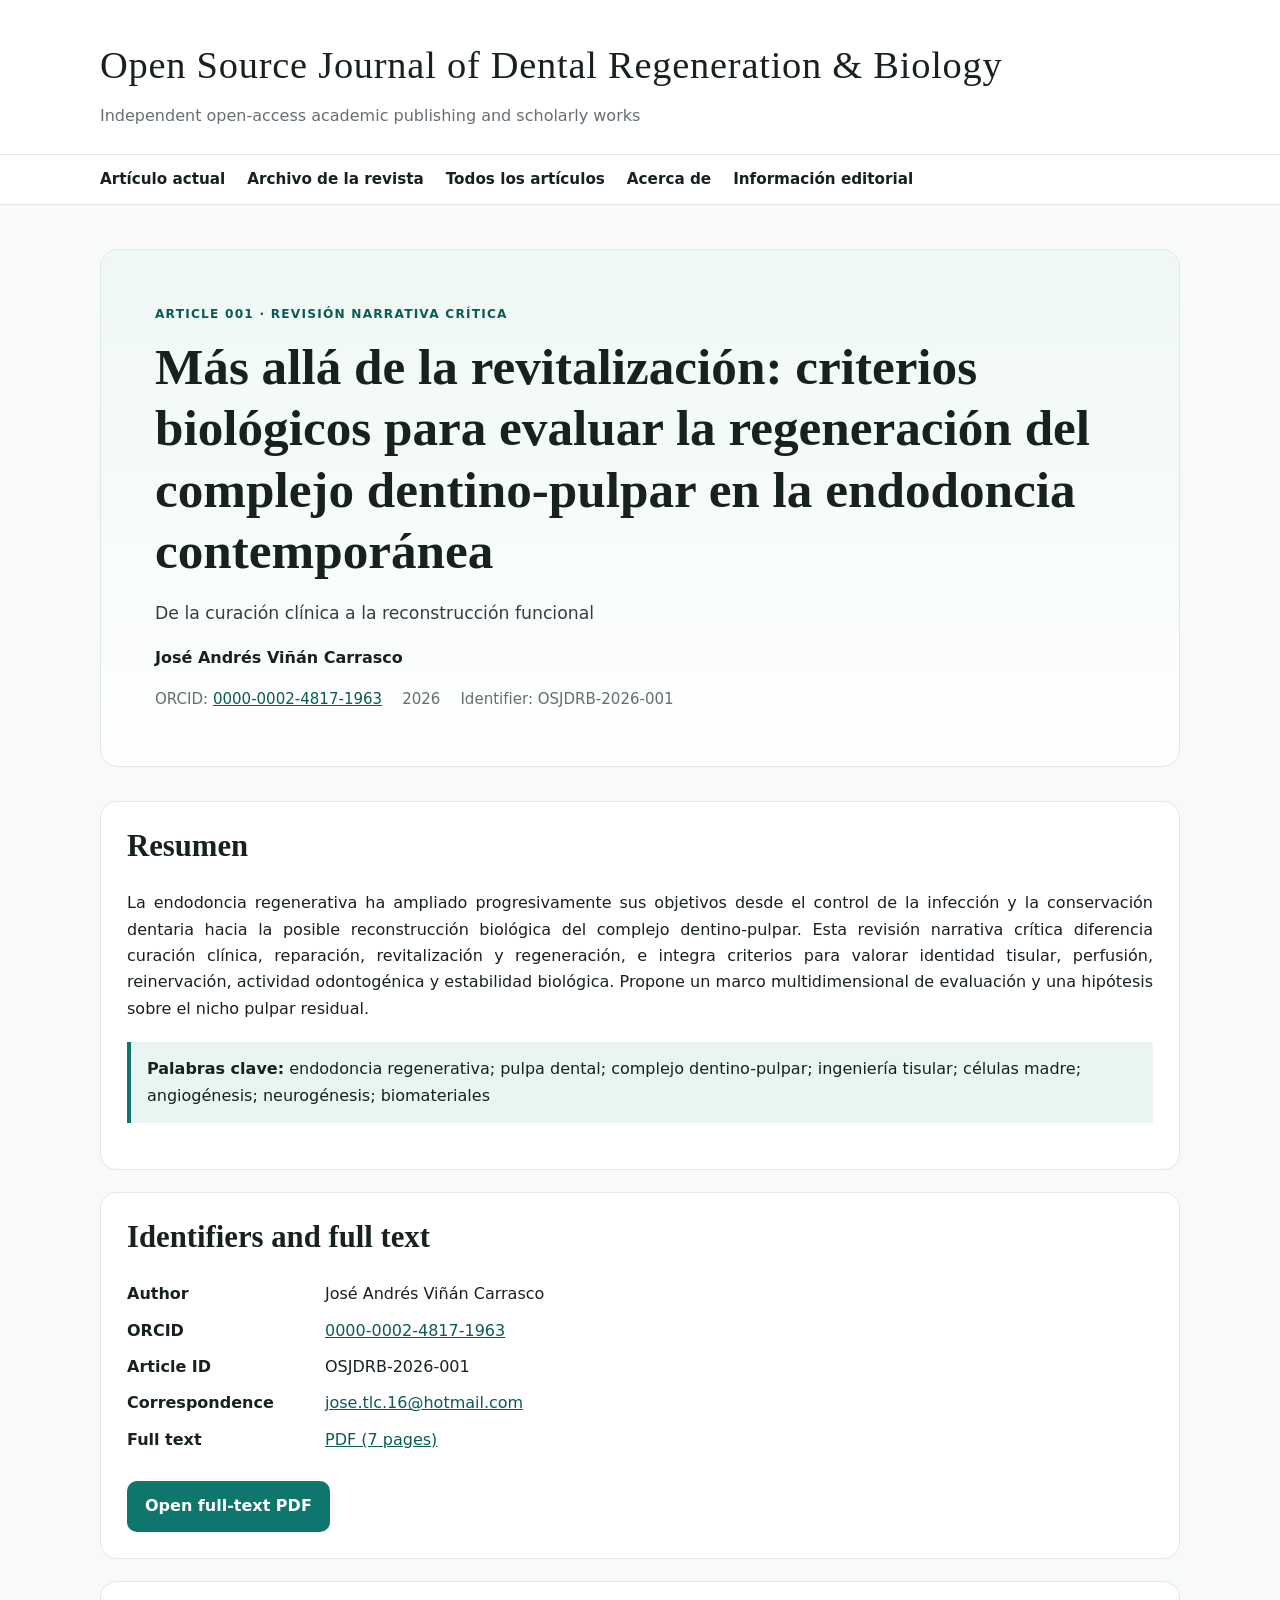
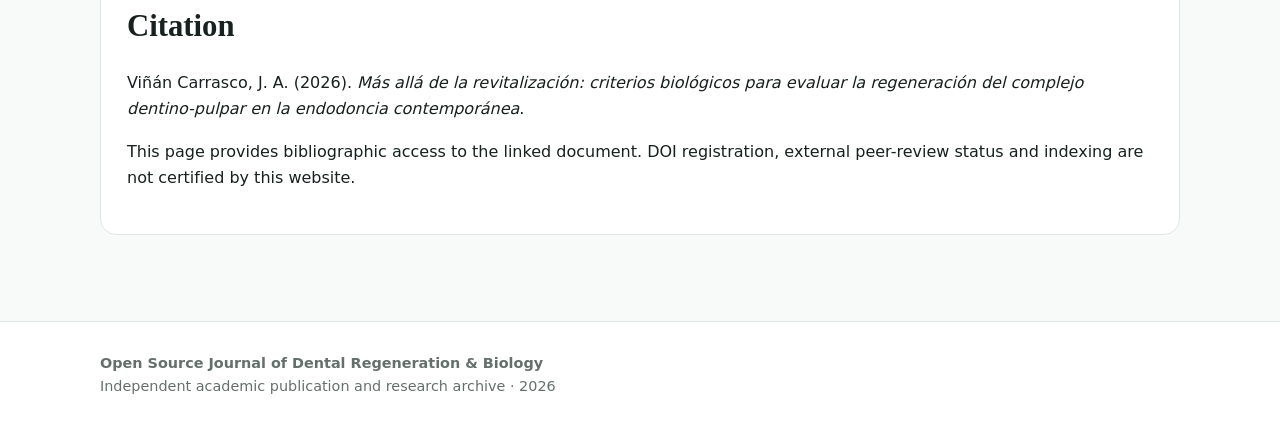
==== commit 5d93cb1c: "Finalize CarpuleNet four articles and remove invalid DOI" ====
--- a/articles/2026/001/index.html
+++ b/articles/2026/001/index.html
@@ -26,7 +26,7 @@
 </head><body><a class="skip-link" href="#main">Skip to content</a>
 <header class="site-header"><div class="wrap masthead"><p class="journal-name">Open Source Journal of Dental Regeneration & Biology</p>
 <p class="tagline">Independent open-access academic publishing and scholarly works</p></div>
-<nav aria-label="Primary navigation"><div class="wrap"><a href="/index.html">Home</a><a href="/articles.html">Articles</a><a href="/about.html">About</a><a href="/editorial.html">Editorial information</a></div></nav></header><main id="main"><div class="wrap"><article>
+<nav aria-label="Primary navigation"><div class="wrap"><a href="/">Artículo actual</a><a href="https://open-source-journal-of-dental-regeneration-biology.carpulenet.com/journal">Archivo de la revista</a><a href="https://open-source-journal-of-dental-regeneration-biology.carpulenet.com/articles.html">Todos los artículos</a><a href="https://open-source-journal-of-dental-regeneration-biology.carpulenet.com/about.html">Acerca de</a><a href="https://open-source-journal-of-dental-regeneration-biology.carpulenet.com/editorial.html">Información editorial</a></div></nav></header><main id="main"><div class="wrap"><article>
 <section class="hero"><p class="kicker">Article 001 · Revisión narrativa crítica</p>
 <h1>Más allá de la revitalización: criterios biológicos para evaluar la regeneración del complejo dentino-pulpar en la endodoncia contemporánea</h1><p class="lead">De la curación clínica a la reconstrucción funcional</p><p class="author">José Andrés Viñán Carrasco</p>
 <div class="meta"><span>ORCID: <a href="https://orcid.org/0000-0002-4817-1963">0000-0002-4817-1963</a></span><span>2026</span><span>Identifier: OSJDRB-2026-001</span></div></section>
